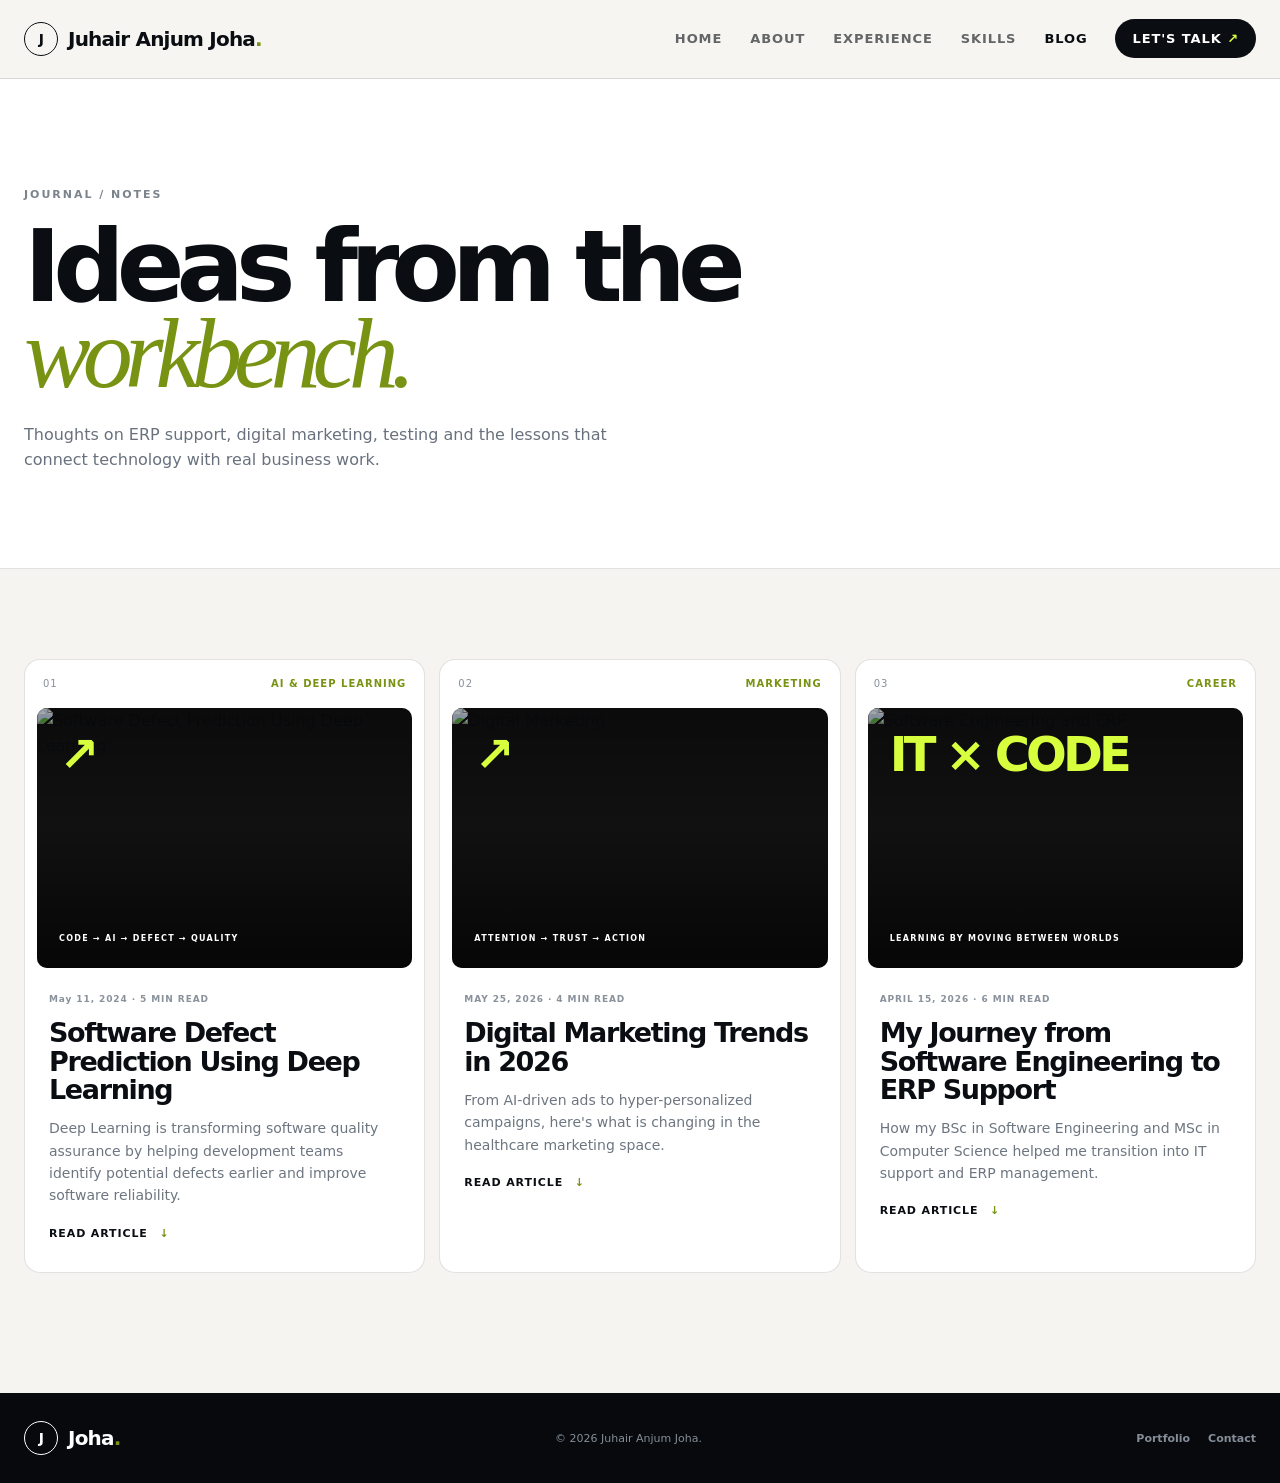
==== blog.html @ 231a22ab "Add files via upload" ====
<!DOCTYPE html>
<html lang="en">
<head>
  <meta charset="UTF-8">
  <meta name="viewport" content="width=device-width, initial-scale=1.0">
  <meta name="description" content="Juhair Anjum Joha — articles and notes on ERP, marketing and technology.">
  <title>Blog | Juhair Anjum Joha</title>
  <link rel="stylesheet" href="blog.css">
</head>
<body>
  <header class="site-header">
    <nav class="navbar container" aria-label="Primary navigation">
      <a class="brand" href="home.html"><span class="brand-symbol">J</span><span>Juhair Anjum Joha<span class="dot">.</span></span></a>
      <button class="menu-toggle" aria-label="Open menu" aria-expanded="false">
        <span></span><span></span><span></span>
      </button>
      <ul class="nav-links">
        <li><a href="home.html">Home</a></li>
        <li><a href="home.html#about">About</a></li>
        <li><a href="home.html#experience">Experience</a></li>
        <li><a href="home.html#skills">Skills</a></li>
        <li><a class="active" href="blog.html">Blog</a></li>
        <li><a class="nav-cta" href="contact.html">Let's Talk <span>↗</span></a></li>
      </ul>
    </nav>
  </header>

  <main>
    <section class="page-hero">
      <div class="container">
        <span class="section-index">JOURNAL / NOTES</span>
        <h1>Ideas from the<br><em>workbench.</em></h1>
        <p>Thoughts on ERP support, digital marketing, testing and the lessons that connect technology with real business work.</p>
      </div>
    </section>

    <section class="posts">
      <div class="container post-grid">

        <article class="post-card reveal">
    <div class="post-top">
      <span>01</span>
      <b>AI & DEEP LEARNING</b>
    </div>

    <div class="post-image">
      <img src="images/defect-prediction.jpg"
           alt="Software Defect Prediction Using Deep Learning">

      <div class="image-overlay">
<span>↗</span>
        <small>CODE → AI → DEFECT → QUALITY</small>
      </div>
    </div>

    <div class="post-body">

      <p class="meta">May 11, 2024 · 5 MIN READ</p>

      <h2>Software Defect Prediction Using Deep Learning</h2>

      <p class="preview">
        Deep Learning is transforming software quality assurance by helping
        development teams identify potential defects earlier and improve
        software reliability.
      </p>

      <div class="full-content">

        <p>
          <strong>Full Article:</strong>
          Software defect prediction is an important area of software engineering
          that focuses on identifying potentially defective software components
          before they cause serious problems. Early defect detection can help
          reduce project delays, maintenance costs, and user dissatisfaction
          while improving overall software quality and reliability.
        </p>

        <p>
          Traditional defect prediction methods often depend on manually
          engineered features. Although these approaches can be useful, they may
          struggle to capture complex relationships within large and
          high-dimensional software datasets. Deep Learning provides a powerful
          alternative by automatically learning meaningful patterns and
          representations from software-related data.
        </p>

        <p>
          Different Deep Learning architectures can be applied to software defect
          prediction. Convolutional Neural Networks (CNNs) can analyze source
          code and identify local structural patterns, code smells, and
          irregularities. Recurrent Neural Networks (RNNs) are suitable for
          sequential information and can analyze historical code changes,
          developer activities, and software maintenance patterns.
        </p>

        <p>
          Long Short-Term Memory (LSTM) networks can also be used to analyze
          sequential software data, while Deep Belief Networks (DBNs) can help
          identify complex hierarchical relationships between different
          components of a software system.
        </p>

        <p>
          A typical defect prediction workflow includes data collection,
          preprocessing, feature engineering, model selection, training,
          validation, and testing. Software datasets may contain information such
          as code complexity, code churn, developer experience, and defect
          labels. The prepared data can then be divided into training,
          validation, and testing sets for model development and evaluation.
        </p>

        <p>
          Model performance can be evaluated using important metrics such as
          accuracy, precision, recall, F1-score, and AUC-ROC. Cross-validation,
          confusion matrices, precision-recall curves, and ROC curves can also
          provide valuable insights into model performance and generalization.
        </p>

        <p>
          The major advantage of Deep Learning-based defect prediction is its
          ability to support proactive software quality assurance. By identifying
          defect-prone areas earlier in the development lifecycle, development
          teams can prioritize testing and maintenance activities, reduce project
          risks, and improve the reliability of software products.
        </p>

        <p>
          <strong>Key Takeaways:</strong>
          Automatic feature learning, early defect detection, improved software
          quality, efficient testing, and scalable analysis of complex software
          datasets are some of the major benefits of Deep Learning-based defect
          prediction.
        </p>

        <div class="article-reference">
          <strong>Presention:</strong>
          <a href="https://www.researchgate.net/publication/411190424_Software_Defect_Prediction_Using_Deep_Learning"
             target="_blank"
             rel="noopener noreferrer">
            ResearchGate — Software Defect Prediction Using Deep Learning ↗
          </a>
          <br>
          <strong>Paper:</strong>
          <a href="https://www.researchgate.net/publication/412298274_Software_Defect_Prediction_Using_Deep_Learning"
             target="_blank"
             rel="noopener noreferrer">
            ResearchGate — Software Defect Prediction Using Deep Learning ↗
          </a>
        </div>

      </div>

      <button class="read-more" type="button">
        Read article <span>↓</span>
      </button>

    </div>
  </article>

        <article class="post-card reveal">
          <div class="post-top"><span>02</span><b>MARKETING</b></div>
          <div class="post-image">
            <img src="images/marketing.jpg" alt="Digital Marketing">
            <div class="image-overlay"><span>↗</span><small>ATTENTION → TRUST → ACTION</small></div>
          </div>
          <div class="post-body">
            <p class="meta">MAY 25, 2026 · 4 MIN READ</p>
            <h2>Digital Marketing Trends in 2026</h2>
            <p class="preview">From AI-driven ads to hyper-personalized campaigns, here's what is changing in the healthcare marketing space.</p>
            <div class="full-content">
              <p><strong>Full Article:</strong> Healthcare marketing is increasingly driven by AI, automation and highly targeted campaigns. Strong local presence, accurate targeting and useful landing experiences all matter.</p>
              <p>The important metric is not always the biggest number. It is the metric that connects directly to a real business goal.</p>
            </div>
            <button class="read-more" type="button">Read article <span>↓</span></button>
          </div>
        </article>

        <article class="post-card reveal">
          <div class="post-top"><span>03</span><b>CAREER</b></div>
          <div class="post-image">
            <img src="images/career.jpg" alt="Software Engineering and ERP">
            <div class="image-overlay"><span>IT × CODE</span><small>LEARNING BY MOVING BETWEEN WORLDS</small></div>
          </div>
          <div class="post-body">
            <p class="meta">APRIL 15, 2026 · 6 MIN READ</p>
            <h2>My Journey from Software Engineering to ERP Support</h2>
            <p class="preview">How my BSc in Software Engineering and MSc in Computer Science helped me transition into IT support and ERP management.</p>
            <div class="full-content">
              <p><strong>Full Article:</strong> Moving from software engineering toward ERP support was challenging but rewarding. My coding background in SQL and PHP helped me understand the technical side of ERP systems quickly.</p>
              <p>I learned that ERP support is not only about fixing technical issues. It is about understanding the business process behind the system.</p>
            </div>
            <button class="read-more" type="button">Read article <span>↓</span></button>
          </div>
        </article>

      </div>
    </section>
  </main>

  <footer class="footer">
    <div class="container footer-inner">
      <a class="brand" href="home.html"><span class="brand-symbol">J</span><span>Joha<span class="dot">.</span></span></a>
      <p>© 2026 Juhair Anjum Joha.</p>
      <div class="footer-links">
        <a href="home.html">Portfolio</a>
        <a href="contact.html">Contact</a>
      </div>
    </div>
  </footer>

  <script src="blog.js" defer></script>
</body>
</html>
---- blog.css ----
:root{
  --ink:#0a0d12;--paper:#f5f4f0;--white:#fff;--muted:#68717d;
  --line:rgba(10,13,18,.12);--accent:#d8ff3e;--accent-dark:#789313;
  --max:1240px;--ease:cubic-bezier(.2,.75,.2,1)
}
*{box-sizing:border-box;margin:0;padding:0}
html{scroll-behavior:smooth}
body{font-family:Inter,system-ui,-apple-system,BlinkMacSystemFont,"Segoe UI",sans-serif;background:var(--paper);color:var(--ink);line-height:1.6}
a{text-decoration:none;color:inherit}
button{font:inherit}
.container{width:min(var(--max),calc(100% - 48px));margin:auto}

.site-header{position:fixed;top:0;left:0;width:100%;z-index:100;background:rgba(245,244,240,.9);backdrop-filter:blur(18px);border-bottom:1px solid var(--line)}
.navbar{min-height:78px;display:flex;align-items:center;justify-content:space-between}
.brand{display:flex;align-items:center;gap:10px;font-size:20px;font-weight:850;letter-spacing:-.04em}
.brand-symbol{width:34px;height:34px;border:1px solid var(--ink);border-radius:50%;display:grid;place-items:center;font-size:14px}
.dot{color:var(--accent-dark)}
.nav-links{display:flex;align-items:center;gap:28px;list-style:none;font-size:13px;font-weight:700;text-transform:uppercase;letter-spacing:.07em}
.nav-links a{opacity:.62;transition:.25s}
.nav-links a:hover,.nav-links a.active{opacity:1}
.nav-links .nav-cta{background:var(--ink);color:#fff;padding:12px 17px;border-radius:999px;opacity:1}
.nav-cta span{color:var(--accent)}
.menu-toggle{display:none;background:none;border:0;width:42px;height:42px;cursor:pointer}
.menu-toggle span{display:block;width:24px;height:2px;background:var(--ink);margin:5px auto;transition:.3s}

.page-hero{padding:180px 0 95px;background:#fff;border-bottom:1px solid var(--line)}
.section-index{font-size:11px;font-weight:900;letter-spacing:.18em;color:#7b838d}
.page-hero h1{font-size:clamp(55px,8vw,100px);line-height:.86;letter-spacing:-.08em;margin:18px 0 25px}
.page-hero em{font-family:Georgia,serif;font-weight:400;color:var(--accent-dark)}
.page-hero p{max-width:600px;color:var(--muted);font-size:16px}

.posts{padding:90px 0 120px}
.post-grid{display:grid;grid-template-columns:repeat(3,1fr);gap:14px}
.post-card{background:#fff;border:1px solid var(--line);border-radius:16px;overflow:hidden;transition:.4s var(--ease)}
.post-card:hover{transform:translateY(-8px);box-shadow:0 25px 55px rgba(10,13,18,.09)}
.post-top{display:flex;justify-content:space-between;padding:16px 18px;font-size:10px;letter-spacing:.1em}
.post-top span{color:#89919b}.post-top b{color:var(--accent-dark)}

.post-image{height:260px;margin:0 12px;border-radius:10px;overflow:hidden;position:relative;background:#111}
.post-image img{width:100%;height:100%;display:block;object-fit:cover;transition:transform .6s var(--ease);filter:saturate(.88)}
.post-card:hover .post-image img{transform:scale(1.06)}
.image-overlay{position:absolute;inset:0;padding:22px;display:flex;flex-direction:column;justify-content:space-between;background:linear-gradient(180deg,rgba(0,0,0,.36),transparent 45%,rgba(0,0,0,.65));color:#fff}
.image-overlay span{font-size:48px;line-height:1;font-weight:900;letter-spacing:-.08em;color:var(--accent)}
.image-overlay small{font-size:8px;letter-spacing:.16em;color:#fff;font-weight:800}
.post-body{padding:24px 24px 28px}
.meta{font-size:9px;color:#89919b;font-weight:900;letter-spacing:.1em}
.post-body h2{font-size:27px;line-height:1.05;letter-spacing:-.05em;margin:13px 0}
.preview,.full-content{font-size:14px;color:#6d7680}
.full-content{display:none;padding-top:14px;border-top:1px solid var(--line);margin-top:15px}
.full-content p{margin-bottom:12px}
.post-card.expanded .full-content{display:block;animation:appear .4s var(--ease)}
.post-card.expanded .preview{display:none}
@keyframes appear{from{opacity:0;transform:translateY(-8px)}to{opacity:1;transform:none}}
.read-more{border:0;background:none;color:var(--ink);font-size:11px;font-weight:900;text-transform:uppercase;letter-spacing:.08em;margin-top:18px;cursor:pointer}
.read-more span{color:var(--accent-dark);margin-left:7px}
.post-card.expanded .read-more span{display:inline-block;transform:rotate(180deg)}

.footer{background:#07090d;color:#858e98;padding:28px 0}
.footer-inner{display:flex;justify-content:space-between;align-items:center;gap:20px}
.footer .brand{color:#fff}.footer .brand-symbol{border-color:#fff}
.footer p,.footer-links{font-size:11px}.footer-links{display:flex;gap:18px;font-weight:800}
.footer-links a:hover{color:var(--accent)}
.reveal{opacity:0;transform:translateY(25px);transition:.8s var(--ease)}
.reveal.visible{opacity:1;transform:none}

@media(max-width:900px){.post-grid{grid-template-columns:1fr 1fr}}
@media(max-width:760px){
  .container{width:min(var(--max),calc(100% - 32px))}
  .menu-toggle{display:block}
  .nav-links{display:none;position:absolute;top:78px;left:0;right:0;background:rgba(245,244,240,.98);padding:18px 24px 25px;flex-direction:column;align-items:stretch;gap:0;border-bottom:1px solid var(--line)}
  .nav-links.open{display:flex}.nav-links a{display:block;padding:12px 0}
  .nav-links .nav-cta{text-align:center}.page-hero{padding:140px 0 70px}
  .posts{padding:65px 0 85px}.post-grid{grid-template-columns:1fr}
  .post-image{height:240px}.footer-inner{flex-direction:column;text-align:center}
}
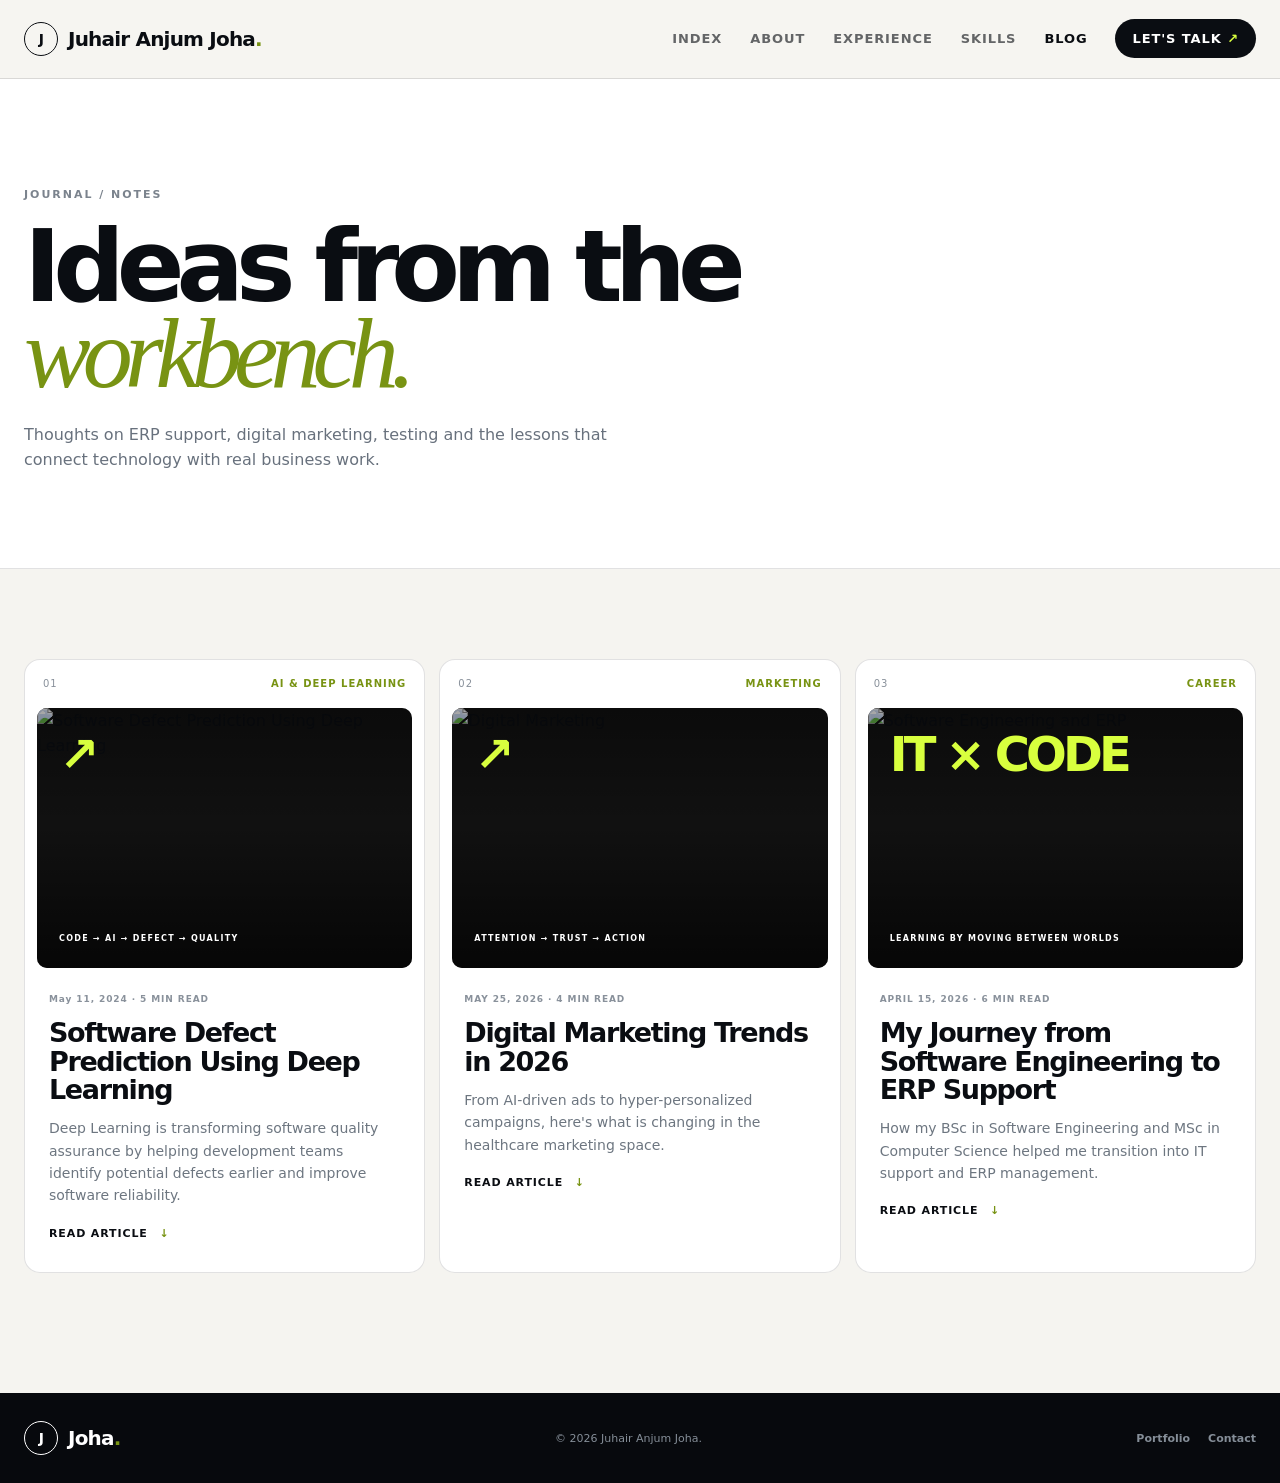
==== commit ccff0db6: "Add files via upload" ====
--- a/blog.html
+++ b/blog.html
@@ -10,15 +10,15 @@
 <body>
   <header class="site-header">
     <nav class="navbar container" aria-label="Primary navigation">
-      <a class="brand" href="home.html"><span class="brand-symbol">J</span><span>Juhair Anjum Joha<span class="dot">.</span></span></a>
+      <a class="brand" href="index.html"><span class="brand-symbol">J</span><span>Juhair Anjum Joha<span class="dot">.</span></span></a>
       <button class="menu-toggle" aria-label="Open menu" aria-expanded="false">
         <span></span><span></span><span></span>
       </button>
       <ul class="nav-links">
-        <li><a href="home.html">Home</a></li>
-        <li><a href="home.html#about">About</a></li>
-        <li><a href="home.html#experience">Experience</a></li>
-        <li><a href="home.html#skills">Skills</a></li>
+        <li><a href="index.html">index</a></li>
+        <li><a href="index.html#about">About</a></li>
+        <li><a href="index.html#experience">Experience</a></li>
+        <li><a href="index.html#skills">Skills</a></li>
         <li><a class="active" href="blog.html">Blog</a></li>
         <li><a class="nav-cta" href="contact.html">Let's Talk <span>↗</span></a></li>
       </ul>
@@ -200,10 +200,10 @@
 
   <footer class="footer">
     <div class="container footer-inner">
-      <a class="brand" href="home.html"><span class="brand-symbol">J</span><span>Joha<span class="dot">.</span></span></a>
+      <a class="brand" href="index.html"><span class="brand-symbol">J</span><span>Joha<span class="dot">.</span></span></a>
       <p>© 2026 Juhair Anjum Joha.</p>
       <div class="footer-links">
-        <a href="home.html">Portfolio</a>
+        <a href="index.html">Portfolio</a>
         <a href="contact.html">Contact</a>
       </div>
     </div>
